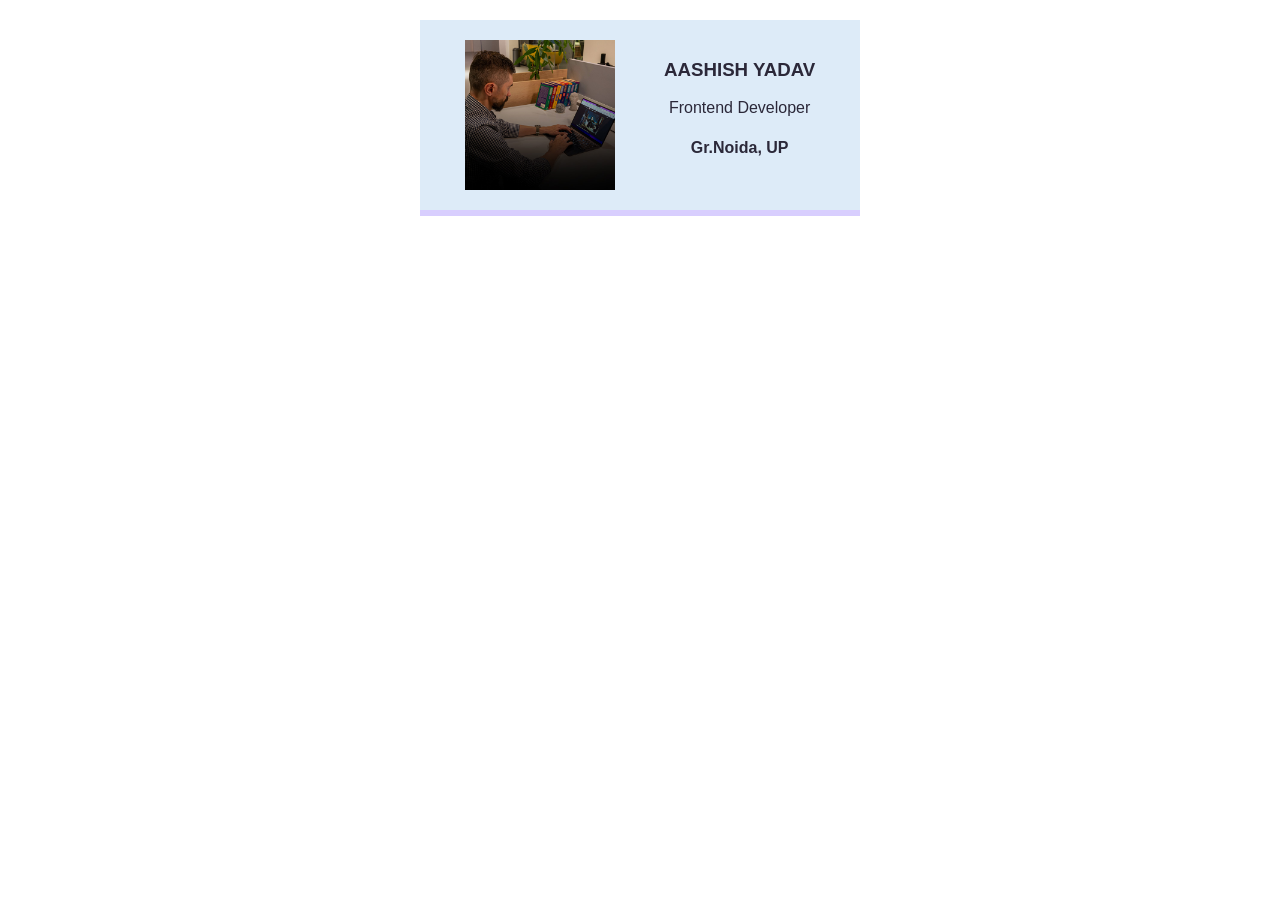
==== index.html @ a7952b44 "Initial commit" ====
<!DOCTYPE html>
<html lang="en">
<head>
    <meta charset="UTF-8">
    <meta name="viewport" content="width=device-width, initial-scale=1.0">
    <title>Business Card</title>
     <link rel="stylesheet" href="style.css" />
</head>
<body>

    <div class="card">
 <img
    src="assets/about-Cs4bjHyo.jpg"
    alt="smiling in the card"
    class="avatar">
    <div>
    <h3> AASHISH YADAV</h3>
    <P>Frontend Developer</P>
    <h4> Gr.Noida, UP</h4>
</div>
    </div>

</body>
</html>
---- style.css ----
body {
    margin: 20px;
    

    font-family: Verdana, Geneva, Tahoma, sans-serif;
}

.avatar {
    width: 150px;
}

.card {

    width: 400px;
    margin: 0 auto;
    padding: 20px;
    display: flex;
    justify-content: space-around;
    text-align: center;


    background: #ddebf8;
    color: #2b2839;
    border-bottom: 6px solid #d8cefe;
}

.border-blue {
    border: 1px dotted blue;
}
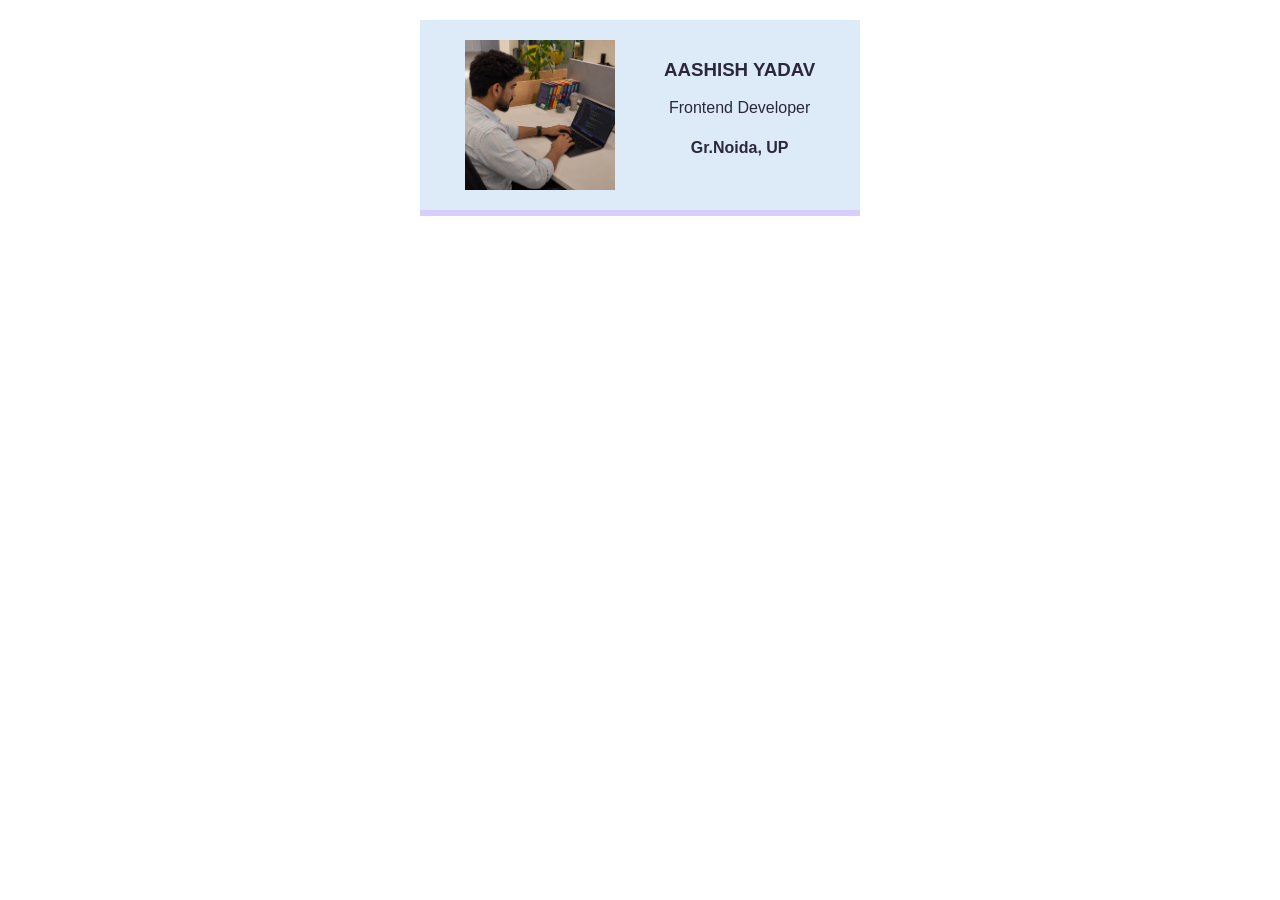
==== commit 182588fb: "updated profile photo" ====
--- a/index.html
+++ b/index.html
@@ -10,7 +10,7 @@
 
     <div class="card">
  <img
-    src="assets/about-Cs4bjHyo.jpg"
+    src="assets/about-Cs4bjHyo.png"
     alt="smiling in the card"
     class="avatar">
     <div>
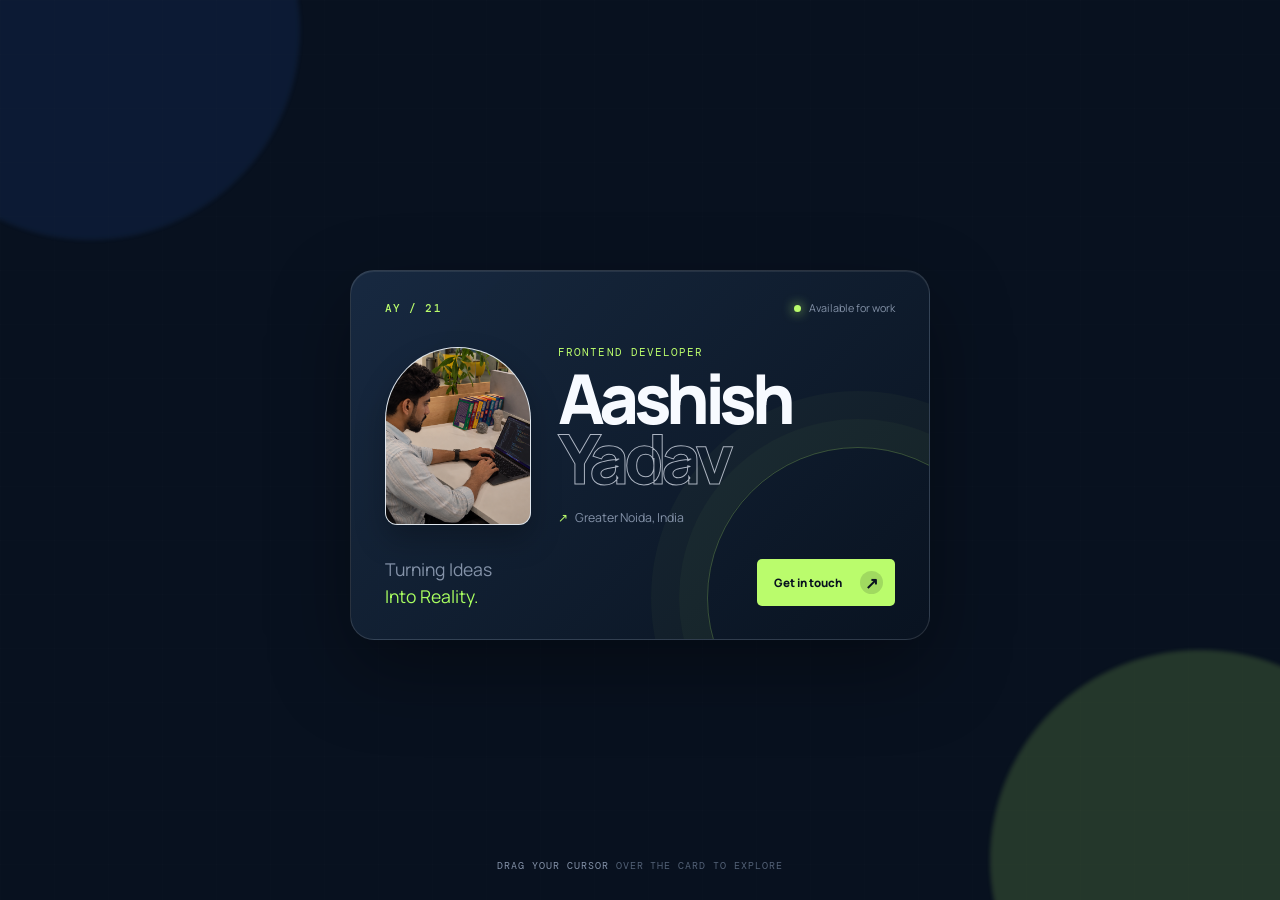
==== commit bcd9f64b: "Update Card" ====
--- a/index.html
+++ b/index.html
@@ -3,22 +3,86 @@
 <head>
     <meta charset="UTF-8">
     <meta name="viewport" content="width=device-width, initial-scale=1.0">
-    <title>Business Card</title>
-     <link rel="stylesheet" href="style.css" />
+    <meta name="theme-color" content="#08111f">
+    <title>Aashish Yadav | Frontend Developer</title>
+    <link rel="preconnect" href="https://fonts.googleapis.com">
+    <link rel="preconnect" href="https://fonts.gstatic.com" crossorigin>
+    <link href="https://fonts.googleapis.com/css2?family=DM+Mono:wght@400;500&family=Manrope:wght@400;500;600;700;800&display=swap" rel="stylesheet">
+    <link rel="stylesheet" href="style.css">
 </head>
 <body>
+    <main class="page-shell">
+        <div class="ambient ambient-one"></div>
+        <div class="ambient ambient-two"></div>
 
-    <div class="card">
- <img
-    src="assets/about-Cs4bjHyo.png"
-    alt="smiling in the card"
-    class="avatar">
-    <div>
-    <h3> AASHISH YADAV</h3>
-    <P>Frontend Developer</P>
-    <h4> Gr.Noida, UP</h4>
-</div>
-    </div>
+        <section class="card-scene" aria-label="Digital business card">
+            <div class="business-card" id="business-card">
+                <article class="card-face card-front">
+                    <div class="card-topline">
+                        <span class="eyebrow">AY / 21</span>
+                        <span class="availability"><span class="status-dot"></span> Available for work</span>
+                    </div>
 
+                    <div class="identity">
+                        <div class="avatar-frame">
+                            <img src="assets/aashu.png" alt="Portrait of Aashish Yadav" class="avatar">
+                        </div>
+                        <div class="identity-copy">
+                            <p class="role">Frontend Developer</p>
+                            <h1>Aashish<br><span>Yadav</span></h1>
+                            <p class="location"><span aria-hidden="true">↗</span> Greater Noida, India</p>
+                        </div>
+                    </div>
+
+                    <div class="card-footer">
+                        <p class="signature">Turning Ideas <br> <span class="highlight">Into Reality.</span></p>
+                        <button class="flip-button" type="button" aria-label="Show contact details" aria-controls="business-card">
+                            <span>Get in touch</span>
+                            <span class="button-arrow" aria-hidden="true">↗</span>
+                        </button>
+                    </div>
+                </article>
+
+                <article class="card-face card-back" aria-label="Contact details">
+                    <div class="card-topline">
+                        <span class="eyebrow">CONTACT</span>
+                        <button class="close-button flip-button" type="button" aria-label="Return to profile">×</button>
+                    </div>
+
+                    <div class="back-content">
+                        <p class="role">Let's build something</p>
+                        <h2>Say <span>hello.</span></h2>
+                        <div class="contact-list">
+                            <a href="mailto:aashish.yadav@example.com" class="contact-row">
+                                <span class="contact-icon">@</span>
+                                <span><small>Email</small>aashuyadav11000@gmail.com</span>
+                                <span class="row-arrow">↗</span>
+                            </a>
+                            <a href="tel:+918650492198" class="contact-row">
+                                <span class="contact-icon">✆</span>
+                                <span><small>Phone</small>+91 8650492198</span>
+                                <span class="row-arrow">↗</span>
+                            </a>
+                        </div>
+                    </div>
+
+                    <div class="back-footer">
+                        <div class="social-links" aria-label="Social links">
+                            <a href="https://github.com/aashuyadavv" target="_blank" rel="noopener noreferrer">GitHub</a>
+                            <a href="https://www.linkedin.com/in/aashuyadavv/" target="_blank" rel="noopener noreferrer">LinkedIn</a>
+                        </div>
+                        <button class="copy-button" type="button" data-email="aashuyadav11000@gmail.com">
+                            <span class="copy-label">Copy email</span>
+                            <span aria-hidden="true">⌘ C</span>
+                        </button>
+                    </div>
+                </article>
+            </div>
+        </section>
+
+        <p class="hint"><span>Drag your cursor</span> over the card to explore</p>
+    </main>
+
+    <script src="script.js" defer></script>
 </body>
 </html>
--- a/style.css
+++ b/style.css
@@ -1,29 +1,426 @@
+:root {
+    --ink: #eef4ff;
+    --muted: #8492a8;
+    --line: rgba(255, 255, 255, 0.13);
+    --accent: #bafc6c;
+    --navy: #08111f;
+    --panel: #101d30;
+}
+
+* {
+    box-sizing: border-box;
+}
+
 body {
-    margin: 20px;
-    
-
-    font-family: Verdana, Geneva, Tahoma, sans-serif;
+    margin: 0;
+    min-width: 320px;
+    min-height: 100vh;
+    color: var(--ink);
+    background: var(--navy);
+    font-family: "Manrope", sans-serif;
+}
+
+body::before {
+    position: fixed;
+    inset: 0;
+    z-index: -2;
+    content: "";
+    opacity: 0.24;
+    background-image: linear-gradient(rgba(255, 255, 255, 0.04) 1px, transparent 1px),
+        linear-gradient(90deg, rgba(255, 255, 255, 0.04) 1px, transparent 1px);
+    background-size: 54px 54px;
+}
+
+.page-shell {
+    position: relative;
+    display: grid;
+    min-height: 100vh;
+    overflow: hidden;
+    place-items: center;
+    padding: 48px 24px 38px;
+}
+
+.ambient {
+    position: absolute;
+    z-index: -1;
+    width: 420px;
+    height: 420px;
+    border-radius: 50%;
+    filter: blur(2px);
+    opacity: 0.16;
+}
+
+.ambient-one {
+    top: -180px;
+    left: -120px;
+    background: #254f9f;
+}
+
+.ambient-two {
+    right: -130px;
+    bottom: -170px;
+    background: var(--accent);
+}
+
+.card-scene {
+    width: min(100%, 580px);
+    height: 370px;
+    perspective: 1600px;
+}
+
+.business-card {
+    position: relative;
+    width: 100%;
+    height: 100%;
+    transform-style: preserve-3d;
+    transition: transform 800ms cubic-bezier(0.2, 0.7, 0.2, 1);
+}
+
+.business-card.is-flipped {
+    transform: rotateY(180deg);
+}
+
+.card-face {
+    position: absolute;
+    inset: 0;
+    display: flex;
+    flex-direction: column;
+    overflow: hidden;
+    padding: 30px 34px;
+    border: 1px solid var(--line);
+    border-radius: 24px;
+    background: linear-gradient(135deg, rgba(24, 42, 65, 0.97), rgba(9, 19, 33, 0.98));
+    box-shadow: 0 30px 80px rgba(0, 0, 0, 0.36), inset 0 1px rgba(255, 255, 255, 0.08);
+    backface-visibility: hidden;
+    pointer-events: auto;
+}
+
+.card-face::after {
+    position: absolute;
+    right: -80px;
+    bottom: -110px;
+    width: 300px;
+    height: 300px;
+    border: 1px solid rgba(186, 252, 108, 0.25);
+    border-radius: 50%;
+    content: "";
+    box-shadow: 0 0 0 28px rgba(186, 252, 108, 0.03), 0 0 0 56px rgba(186, 252, 108, 0.03);
+    pointer-events: none;
+}
+
+.card-back {
+    transform: rotateY(180deg);
+    background: linear-gradient(135deg, #162e42, #0a1728);
+    pointer-events: none;
+}
+
+.business-card.is-flipped .card-front {
+    pointer-events: none;
+}
+
+.business-card.is-flipped .card-back {
+    pointer-events: auto;
+}
+
+.card-topline,
+.card-footer,
+.back-footer {
+    position: relative;
+    z-index: 1;
+    display: flex;
+    align-items: center;
+    justify-content: space-between;
+}
+
+.eyebrow,
+.role,
+.hint,
+.contact-row small {
+    font-family: "DM Mono", monospace;
+    letter-spacing: 0.1em;
+    text-transform: uppercase;
+}
+
+.eyebrow {
+    color: var(--accent);
+    font-size: 0.68rem;
+    font-weight: 500;
+}
+
+.availability {
+    display: flex;
+    align-items: center;
+    gap: 8px;
+    color: var(--muted);
+    font-size: 0.67rem;
+}
+
+.status-dot {
+    width: 7px;
+    height: 7px;
+    border-radius: 50%;
+    background: var(--accent);
+    box-shadow: 0 0 12px var(--accent);
+}
+
+.identity {
+    position: relative;
+    z-index: 1;
+    display: flex;
+    align-items: center;
+    gap: 27px;
+    margin: auto 0;
+}
+
+.avatar-frame {
+    width: 146px;
+    height: 178px;
+    flex: 0 0 auto;
+    overflow: hidden;
+    border: 1px solid rgba(255, 255, 255, 0.2);
+    border-radius: 90px 90px 15px 15px;
+    background: #d7e0e8;
+    box-shadow: 0 14px 30px rgba(0, 0, 0, 0.25);
 }
 
 .avatar {
-    width: 150px;
-}
-
-.card {
-
-    width: 400px;
-    margin: 0 auto;
-    padding: 20px;
-    display: flex;
-    justify-content: space-around;
-    text-align: center;
-
-
-    background: #ddebf8;
-    color: #2b2839;
-    border-bottom: 6px solid #d8cefe;
-}
-
-.border-blue {
-    border: 1px dotted blue;
-}+    width: 100%;
+    height: 100%;
+    object-fit: cover;
+}
+
+.identity-copy {
+    min-width: 0;
+}
+
+.role {
+    margin: 0 0 10px;
+    color: var(--accent);
+    font-size: 0.68rem;
+}
+
+h1,
+h2 {
+    margin: 0;
+    color: #f7faff;
+    font-size: clamp(2.7rem, 8vw, 4.3rem);
+    font-weight: 800;
+    letter-spacing: -0.08em;
+    line-height: 0.87;
+}
+
+h1 span,
+h2 span {
+    color: transparent;
+    -webkit-text-stroke: 1px rgba(238, 244, 255, 0.7);
+}
+
+.location {
+    margin: 20px 0 0;
+    color: var(--muted);
+    font-size: 0.77rem;
+}
+
+.location span {
+    margin-right: 5px;
+    color: var(--accent);
+}
+
+.signature {
+    margin: 0;
+    color: var(--muted);
+    font-size: 1.1rem;
+    line-height: 1.5;
+}
+
+.signature .highlight {
+    display: block;
+    color: #A9FF60;
+}
+
+.flip-button,
+.copy-button {
+    border: 0;
+    color: var(--navy);
+    background: var(--accent);
+    cursor: pointer;
+    font: inherit;
+    font-size: 0.72rem;
+    font-weight: 800;
+}
+
+.flip-button {
+    display: flex;
+    align-items: center;
+    gap: 18px;
+    padding: 12px 12px 12px 17px;
+    border-radius: 5px;
+}
+
+.button-arrow {
+    display: grid;
+    width: 23px;
+    height: 23px;
+    place-items: center;
+    border-radius: 50%;
+    background: rgba(8, 17, 31, 0.14);
+    font-size: 1rem;
+}
+
+.close-button {
+    width: 30px;
+    height: 30px;
+    padding: 5px;
+    border-radius: 50%;
+    font-size: 2.0rem;
+    line-height: 1;
+}
+
+.back-content {
+    position: relative;
+    z-index: 1;
+    margin: auto 0;
+}
+
+h2 {
+    font-size: clamp(3rem, 9vw, 4.6rem);
+}
+
+.contact-list {
+    display: grid;
+    gap: 10px;
+    margin-top: 26px;
+}
+
+.contact-row {
+    display: grid;
+    grid-template-columns: 31px 1fr auto;
+    align-items: center;
+    gap: 12px;
+    color: var(--ink);
+    text-decoration: none;
+}
+
+.contact-icon {
+    display: grid;
+    width: 30px;
+    height: 30px;
+    place-items: center;
+    border: 1px solid var(--line);
+    border-radius: 50%;
+    color: var(--accent);
+    font-size: 0.84rem;
+}
+
+.contact-row small {
+    display: block;
+    margin-bottom: 2px;
+    color: var(--muted);
+    font-size: 0.55rem;
+}
+
+.contact-row span:nth-child(2) {
+    font-size: 0.78rem;
+}
+
+.row-arrow {
+    color: var(--accent);
+}
+
+.social-links {
+    display: flex;
+    gap: 18px;
+}
+
+.social-links a {
+    color: var(--muted);
+    font-size: 0.72rem;
+    text-decoration: none;
+}
+
+.social-links a:hover,
+.contact-row:hover {
+    color: var(--accent);
+}
+
+.copy-button {
+    padding: 8px 10px;
+    border: 1px solid rgba(186, 252, 108, 0.35);
+    border-radius: 4px;
+    color: var(--accent);
+    background: transparent;
+    font-family: "DM Mono", monospace;
+    font-size: 0.6rem;
+    font-weight: 500;
+}
+
+.copy-button span:last-child {
+    margin-left: 10px;
+    opacity: 0.5;
+}
+
+.hint {
+    position: absolute;
+    bottom: 28px;
+    margin: 0;
+    color: #536176;
+    font-size: 0.6rem;
+}
+
+.hint span {
+    color: var(--muted);
+}
+
+button,
+a {
+    transition: color 180ms ease, background 180ms ease, transform 180ms ease;
+}
+
+button:hover {
+    transform: translateY(-2px);
+}
+
+@media (max-width: 560px) {
+    .page-shell {
+        padding: 30px 16px 60px;
+    }
+
+    .card-scene {
+        height: 490px;
+    }
+
+    .card-face {
+        padding: 25px;
+    }
+
+    .identity {
+        align-items: flex-start;
+        flex-direction: column;
+        gap: 22px;
+    }
+
+    .avatar-frame {
+        width: 100px;
+        height: 112px;
+    }
+
+    h1 {
+        font-size: 3.1rem;
+    }
+
+    .card-footer {
+        align-items: flex-end;
+    }
+
+    .signature {
+        display: none;
+    }
+}
+
+@media (prefers-reduced-motion: reduce) {
+    .business-card,
+    button,
+    a {
+        transition: none;
+    }
+}
